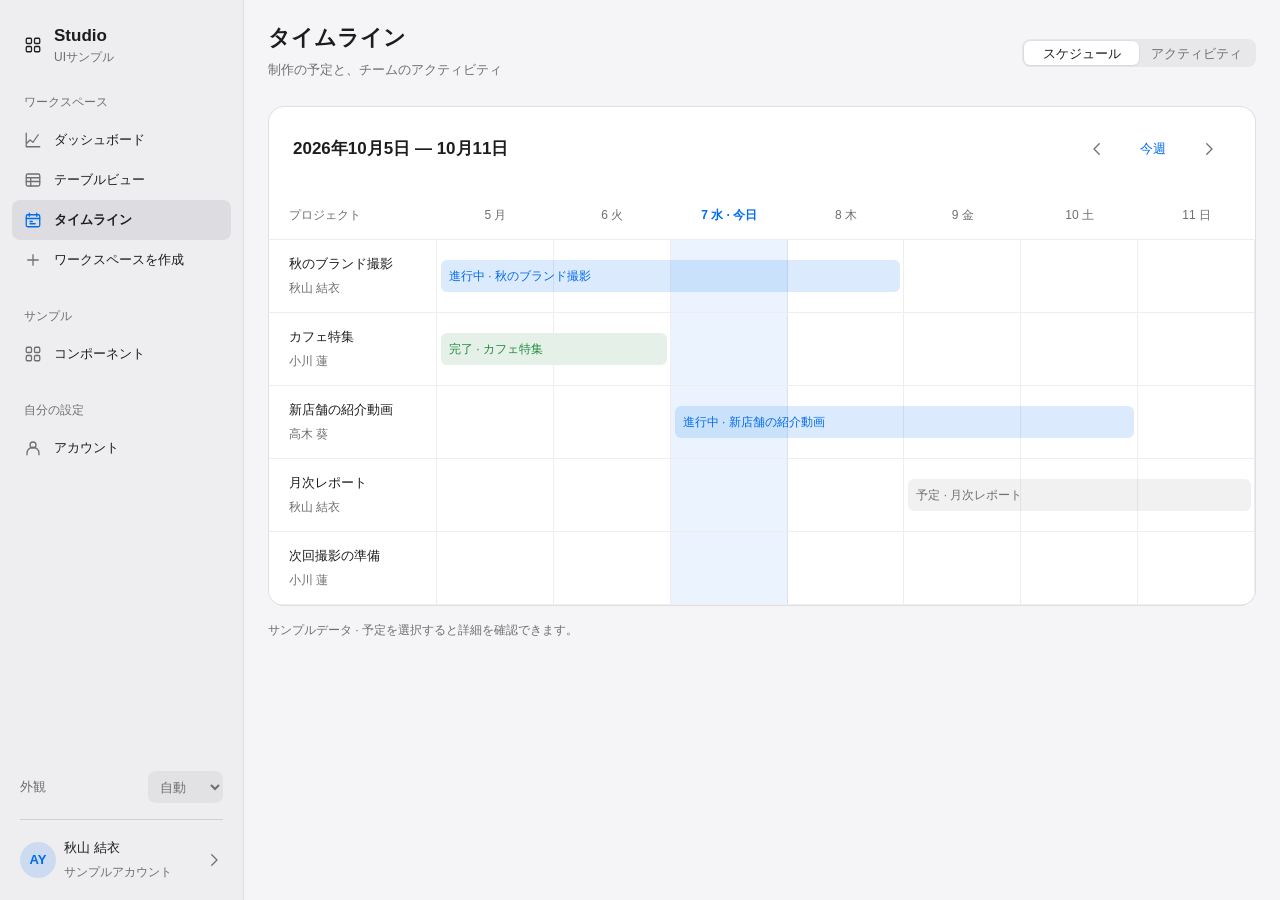
==== site/templates/timeline.html @ 606c4288 "Publish checked HTML samples" ====
<!doctype html>
<html lang="ja"><head><meta charset="utf-8"><meta name="viewport" content="width=device-width, initial-scale=1"><title>タイムライン — Studio</title><link rel="stylesheet" href="../styles/tokens.css"><link rel="stylesheet" href="../styles/primitives.css"><link rel="stylesheet" href="../styles/samples.css"></head>
<body data-page="timeline"><main class="app-page">
  <header class="app-header"><div><h1 class="ui-heading">タイムライン</h1><p class="ui-description">制作の予定と、チームのアクティビティ</p></div><div class="app-segments" id="timeline-view" role="radiogroup" aria-label="タイムラインの表示"><button type="button" role="radio" aria-checked="true" data-value="schedule">スケジュール</button><button type="button" role="radio" aria-checked="false" data-value="activity">アクティビティ</button></div></header>
  <section class="app-panel" id="schedule"><header class="app-panel-heading"><h2 id="week-label">10月5日 — 11日</h2><div class="app-toolbar"><button class="app-icon-button" id="prev-week" type="button" aria-label="前の週"></button><button class="ui-button" data-variant="tertiary" data-density="compact" id="this-week" type="button">今週</button><button class="app-icon-button" id="next-week" type="button" aria-label="次の週"></button></div></header><div class="app-timeline-scroll" tabindex="0" aria-label="制作スケジュール。横にスクロールできます"><div class="app-timeline" id="timeline-grid"></div></div></section>
  <section class="app-panel" id="activity-panel" hidden><header class="app-panel-heading"><h2>今日 · 10月7日</h2></header><div class="app-panel-body"><ol class="app-activity" id="activity-list"></ol></div></section>
  <p class="app-caption">サンプルデータ · 予定を選択すると詳細を確認できます。</p>
  <dialog class="app-dialog" id="project-dialog" aria-labelledby="project-title"><h2 id="project-title"></h2><div id="project-detail"></div><form method="dialog" class="ui-actions"><button class="ui-button" data-variant="secondary">閉じる</button></form></dialog>
</main><script type="module" src="../samples/timeline.mjs"></script></body></html>
---- site/styles/tokens.css ----
/* 値の唯一の定義元。機能追加では変更せず、共通仕様の変更として扱う。 */
:root {
    color-scheme: light dark;
    --canvas: light-dark(#f5f5f7, #000000);
    --card: light-dark(#ffffff, #1c1c1e);
    --grouped: light-dark(#f2f2f7, #1c1c1e);
    --group: light-dark(#ffffff, #2c2c2e);
    --elevated: light-dark(#ffffff, #3a3a3c);
    --ink: light-dark(#1d1d1f, #f5f5f7);
    --muted-ink: light-dark(#6e6e73, #a1a1a6);
    --subtle-ink: light-dark(#8e8e93, #8e8e93);
    --hairline: light-dark(rgba(0, 0, 0, 0.065), rgba(255, 255, 255, 0.08));
    --separator: light-dark(rgba(0, 0, 0, 0.12), rgba(255, 255, 255, 0.15));
    --fill: light-dark(rgba(118, 118, 128, 0.1), rgba(118, 118, 128, 0.24));
    --fill-hover: light-dark(rgba(0, 0, 0, 0.028), rgba(255, 255, 255, 0.045));
    --header-bg: light-dark(rgba(251, 251, 253, 0.84), rgba(28, 28, 30, 0.84));
    --material: light-dark(rgba(255, 255, 255, 0.88), rgba(44, 44, 46, 0.9));
    --accent: light-dark(oklch(0.55 0.22 255), oklch(0.7 0.17 255));
    --accent-soft: color-mix(in oklch, var(--accent) 14%, transparent);
    --accent-tint: color-mix(in oklch, var(--accent) 8%, transparent);
    --green: light-dark(#248a3d, #30d158);
    --blue: light-dark(#0071e3, #0a84ff);
    --orange: light-dark(#c93400, #ff9f0a);
  --red: light-dark(#d70015, #ff453a);
    --pin-shadow: light-dark(rgba(0, 0, 0, 0.1), rgba(0, 0, 0, 0.55));
    --backdrop: light-dark(rgba(0, 0, 0, 0.16), rgba(0, 0, 0, 0.5));
    --shadow-card: 0 0 0 0.5px light-dark(rgba(0, 0, 0, 0.08), rgba(255, 255, 255, 0.1)), 0 1px 3px light-dark(rgba(0, 0, 0, 0.04), transparent);
    --shadow-pop: 0 0 0 0.5px light-dark(rgba(0, 0, 0, 0.1), rgba(255, 255, 255, 0.12)), 0 10px 32px light-dark(rgba(0, 0, 0, 0.12), rgba(0, 0, 0, 0.5)), 0 2px 6px light-dark(rgba(0, 0, 0, 0.04), rgba(0, 0, 0, 0.3));
    --shadow-sheet: 0 0 0 0.5px light-dark(rgba(0, 0, 0, 0.08), rgba(255, 255, 255, 0.1)), 0 24px 64px light-dark(rgba(0, 0, 0, 0.18), rgba(0, 0, 0, 0.6));
    --ease-sheet: cubic-bezier(0.32, 0.72, 0, 1);
  --page-gutter: 24px;
  --page-gap: 16px;
  --radius-sm: 6px;
  --radius-md: 8px;
  --radius-lg: 12px;
  --radius-xl: 16px;
  --radius-full: 999px;
  --font: -apple-system, BlinkMacSystemFont, "SF Pro Text", "Hiragino Sans", "Noto Sans JP", Inter, sans-serif;
  /* 新規共通部品の固定スケールと役割 */
  --space-1: 2px;
  --space-2: 4px;
  --space-3: 6px;
  --space-4: 8px;
  --space-5: 12px;
  --space-6: 16px;
  --space-7: 20px;
  --space-8: 24px;
  --space-9: 32px;
  --space-10: 48px;
  --page-gutter-small: var(--space-6);
  --group-gap: var(--space-8);
  --field-gap: var(--space-6);
  --label-gap: var(--space-3);
  --control-compact: 28px;
  --control-regular: 44px;
  --input-compact: 32px;
  --input-regular: 44px;
  --table-header-height: 38px;
  --table-row-height: 46px;
  --text-title: 1.375rem;
  --text-heading: 1.0625rem;
  --text-body: .9375rem;
  --text-compact: .8125rem;
  --text-caption: .75rem;
  --line-title: 1.75rem;
  --line-body: 1.5rem;
  --line-caption: 1.125rem;
  --weight-regular: 400;
  --weight-medium: 500;
  --weight-semibold: 600;
  --weight-bold: 700;
  --on-accent: #ffffff;
  --action-accent: light-dark(#005ac1, #005ac1);
  --danger-soft: color-mix(in srgb, var(--red) 8%, var(--card));
  --border-width: 1px;
  --focus-width: 2px;
  --focus-offset: 2px;
  --form-max-width: 640px;
  --action-min-width: 11rem;
  --motion-fast: 150ms;
  --motion-menu: 180ms;
  --motion-control: 280ms;
  --motion-sheet: 450ms;
  --motion-reduced: 0.01ms;
  --ease-standard: cubic-bezier(.2, 0, 0, 1);
  /* サンプル全体で共有するアプリ骨格と表示 */
  --sidebar-width: 244px;
  --sidebar-bg: light-dark(#eeeef0, #161618);
  --nav-selected: light-dark(#dddde1, #303034);
  --nav-row-height: 40px;
  --mobile-bar-height: 56px;
  --content-max-width: 1280px;
  --icon-size: 18px;
  --avatar-size: 36px;
  --avatar-large: 72px;
  --metric-size: 2rem;
  --metric-line: 2.5rem;
  --timeline-label-width: 168px;
  --timeline-min-width: 840px;
  --timeline-row-height: 72px;
  --timeline-bar-height: 32px;
  --chart-height: 240px;
  --stroke-chart: 2.5px;
  --toast-max-width: 480px;
  --toast-timeout: 4000ms;
  --layer-sidebar: 40;
  --layer-toast: 200;
  --series-revenue: var(--blue);
  --series-profit: var(--green);
  --brand-instagram: #b5245b;
  --brand-youtube: #cc001f;
  --status-size: 6px;
  --skeleton-fill: var(--fill);
  --disabled-opacity: .55;
  --segment-button-height: 24px;
  --segment-text-size: .78125rem;
  --line-segment: 1;
  --material-blur: 24px;
  --header-blur: 20px;
  --success-soft: color-mix(in srgb, var(--green) 12%, var(--card));
  --settings-max-width: 840px;
  --layer-nav-backdrop: 39;
}
  :root[data-theme="light"] { color-scheme: light; }
  :root[data-theme="dark"] { color-scheme: dark; }
---- site/styles/primitives.css ----
/* Webフォームの共通実装例。ページから内部スタイルを上書きしない。 */
* { box-sizing: border-box; }
body { margin: 0; background: var(--canvas); color: var(--ink); font-family: var(--font); font-size: var(--text-body); line-height: var(--line-body); }
button, input, textarea, select { font: inherit; color: inherit; }
[hidden] { display: none !important; }
.ui-button { text-decoration: none; font-family: inherit; }
.ui-page { width: 100%; max-width: var(--form-max-width); margin: 0 auto; padding: var(--page-gutter); }
.ui-stack { display: grid; gap: var(--group-gap); }
.ui-heading { margin: 0; font-size: var(--text-title); line-height: var(--line-title); font-weight: var(--weight-bold); }
.ui-description { margin: var(--label-gap) 0 0; color: var(--muted-ink); }
.ui-group { padding: var(--group-gap); border: var(--border-width) solid var(--separator); border-radius: var(--radius-xl); background: var(--card); }
.ui-section-heading { margin: 0 0 var(--field-gap); font-size: var(--text-heading); font-weight: var(--weight-semibold); }
.ui-fields { display: grid; gap: var(--field-gap); }
.ui-field { display: grid; gap: var(--label-gap); }
.ui-label { font-weight: var(--weight-medium); }
.ui-help { margin: 0; color: var(--muted-ink); font-size: var(--text-compact); }
.ui-input { width: 100%; min-width: 0; min-height: var(--input-regular); padding: var(--space-4) var(--space-5); border: var(--border-width) solid transparent; border-radius: var(--radius-md); background: var(--fill); }
.ui-input:focus-visible { outline: var(--focus-width) solid var(--accent); outline-offset: var(--focus-offset); }
.ui-input[aria-invalid="true"] { border-color: var(--red); }
.ui-error { margin: 0; color: var(--red); font-size: var(--text-compact); }
.ui-actions { display: flex; flex-wrap: wrap; gap: var(--space-5); align-items: center; }
.ui-actions .ui-button { min-width: var(--action-min-width); }
.ui-button { display: inline-flex; align-items: center; justify-content: center; gap: var(--space-4); min-height: var(--control-regular); padding: var(--space-4) var(--space-6); border: var(--border-width) solid transparent; border-radius: var(--radius-md); background: var(--fill); color: var(--ink); font-weight: var(--weight-medium); cursor: pointer; transition: opacity var(--motion-fast) var(--ease-standard); }
.ui-button[data-variant="primary"] { background: var(--action-accent); color: var(--on-accent); }
.ui-button[data-variant="tertiary"] { background: transparent; color: var(--accent); }
.ui-button[data-variant="destructive"] { background: var(--danger-soft); color: var(--red); }
.ui-button[data-density="compact"] { min-height: var(--control-compact); padding: 0 var(--space-5); font-size: var(--text-compact); }
.ui-button:focus-visible { outline: var(--focus-width) solid var(--accent); outline-offset: var(--focus-offset); }
.ui-button:disabled { cursor: default; opacity: var(--disabled-opacity); }
.ui-feedback { margin: 0; color: var(--muted-ink); }
.ui-feedback[data-state="error"] { color: var(--red); }
.ui-demo-controls { display: flex; flex-wrap: wrap; gap: var(--space-5); padding-top: var(--group-gap); border-top: var(--border-width) solid var(--separator); }
.ui-demo-controls label { display: grid; gap: var(--label-gap); flex: 1; }
@media (max-width: 720px) {
  .ui-page { padding: var(--page-gutter-small); }
  .ui-group { padding: var(--space-6); }
}
@media (any-pointer: coarse) {
  .ui-button[data-density="compact"] { min-height: var(--control-regular); }
}
@media (prefers-reduced-motion: reduce) {
  .ui-button { transition-duration: var(--motion-reduced); }
}
---- site/styles/samples.css ----
/* AppShell、Sidebar、Toastと各画面の共通構造。寸法はtokens.cssから使う。 */
.with-shell { display: grid; grid-template-columns: var(--sidebar-width) minmax(0, 1fr); min-height: 100dvh; }
.app-content { grid-column: 2; min-width: 0; width: 100%; }
.app-page { max-width: var(--content-max-width); padding: var(--page-gutter); margin: 0 auto; }
.app-content.ui-page { max-width: var(--form-max-width); }
.app-content.page { max-width: none; height: 100dvh; }
.app-header { display: flex; flex-wrap: wrap; justify-content: space-between; align-items: center; gap: var(--space-6); margin-bottom: var(--group-gap); }
.app-header .ui-description { font-size: var(--text-compact); }
.app-sidebar { position: sticky; top: 0; height: 100dvh; display: flex; flex-direction: column; min-width: 0; overflow-y: auto; background: var(--sidebar-bg); border-right: var(--border-width) solid var(--hairline); padding: var(--space-6) var(--space-5); }
.app-brand-row { display: flex; align-items: flex-start; justify-content: space-between; }
.app-icon-button.app-nav-close { display: none; }
.app-menu-anchor { position: relative; justify-self: start; }
.app-menu { position: absolute; top: 100%; left: 0; z-index: var(--layer-sidebar); width: max-content; min-width: var(--timeline-label-width); padding: var(--space-2); border: var(--border-width) solid var(--separator); border-radius: var(--radius-lg); background: var(--material); box-shadow: var(--shadow-pop); }
.app-menu :is(button, a) { display: flex; width: 100%; align-items: center; min-height: var(--control-regular); padding: var(--space-4) var(--space-5); text-decoration: none; text-align: left; border: 0; border-radius: var(--radius-md); background: transparent; color: var(--ink); cursor: pointer; }
.app-menu :is(button, a):focus { background: var(--accent); color: var(--on-accent); outline: none; }
.ui-input:disabled { opacity: var(--disabled-opacity); }
.app-brand { display: flex; align-items: center; gap: var(--space-5); padding: var(--space-4) var(--space-5) var(--space-8); text-decoration: none; color: var(--ink); font-size: var(--text-heading); font-weight: var(--weight-semibold); }
.app-brand-caption { display: block; font-size: var(--text-caption); line-height: var(--line-caption); color: var(--muted-ink); font-weight: var(--weight-regular); }
.app-icon { width: var(--icon-size); height: var(--icon-size); flex-shrink: 0; }
.app-nav-group { margin-bottom: var(--space-8); }
.app-nav-group h2 { color: var(--muted-ink); font-size: var(--text-caption); font-weight: var(--weight-medium); margin: 0; padding: 0 var(--space-5) var(--space-3); }
.app-nav-link { display: flex; align-items: center; gap: var(--space-5); min-height: var(--nav-row-height); border-radius: var(--radius-md); padding: var(--space-4) var(--space-5); color: var(--ink); text-decoration: none; font-size: var(--text-compact); line-height: var(--line-caption); }
.app-nav-link:hover { background: var(--fill-hover); }
.app-nav-link[aria-current="page"] { background: var(--nav-selected); font-weight: var(--weight-semibold); }
.app-nav-link .app-icon { color: var(--muted-ink); }
.app-nav-link[aria-current="page"] .app-icon { color: var(--accent); }
.app-sidebar-footer { margin-top: auto; display: grid; gap: var(--space-6); padding: var(--space-6) var(--space-4) 0; }
.app-appearance { display: flex; justify-content: space-between; gap: var(--space-4); align-items: center; color: var(--muted-ink); font-size: var(--text-compact); }
.app-appearance select { min-height: var(--input-compact); max-width: 65%; background: var(--fill); border: 0; border-radius: var(--radius-md); padding: 0 var(--space-4); }
.app-profile-link { display: flex; align-items: center; gap: var(--space-4); border-top: var(--border-width) solid var(--separator); padding-top: var(--space-6); text-decoration: none; color: var(--ink); }
.app-profile-link strong { display: block; font-size: var(--text-compact); font-weight: var(--weight-medium); }
.app-profile-link small { display: block; font-size: var(--text-caption); color: var(--muted-ink); }
.app-profile-link > .app-icon { margin-left: auto; color: var(--muted-ink); }
.app-avatar { display: inline-grid; place-items: center; flex-shrink: 0; width: var(--avatar-size); height: var(--avatar-size); border-radius: var(--radius-full); background: var(--accent-soft); color: var(--accent); font-size: var(--text-compact); font-weight: var(--weight-semibold); }
.app-avatar.is-large { width: var(--avatar-large); height: var(--avatar-large); font-size: var(--text-title); }
.app-skip { position: fixed; top: var(--space-4); left: var(--space-4); z-index: var(--layer-toast); padding: var(--space-4) var(--space-6); background: var(--card); color: var(--ink); border-radius: var(--radius-md); transform: translateY(-200%); }
.app-skip:focus { transform: none; }
.app-mobile-bar, .app-nav-backdrop { display: none; }
.app-icon-button { display: inline-grid; place-items: center; width: var(--control-regular); min-height: var(--control-regular); padding: 0; background: transparent; border: 0; border-radius: var(--radius-md); color: var(--muted-ink); cursor: pointer; }
.app-icon-button:hover { background: var(--fill); }
:where(.with-shell) :where(a, button, select, input, summary):focus-visible { outline: var(--focus-width) solid var(--accent); outline-offset: var(--focus-offset); }
/* アイコンを含む検索面でフォーカスを示し、メニューの外へ描画しない。 */
.combo-search { border-radius: var(--radius-lg) var(--radius-lg) 0 0; }
.combo-search:focus-within { outline: var(--focus-width) solid var(--accent); outline-offset: calc(-1 * var(--focus-width)); }
.combo-search .combo-input:focus-visible { outline: none; }
:is(.segmented, .app-segments) { --count: 2; --index: -1; position: relative; isolation: isolate; display: inline-grid; grid-auto-flow: column; grid-auto-columns: 1fr; padding: var(--space-1); border-radius: var(--radius-md); background: var(--fill); }
:is(.segmented, .app-segments).is-block { display: grid; width: 100%; }
:is(.segmented, .app-segments)::before { content: ""; position: absolute; z-index: -1; top: var(--space-1); bottom: var(--space-1); left: var(--space-1); width: calc((100% - var(--space-2)) / var(--count)); border-radius: var(--radius-sm); background: var(--elevated); box-shadow: var(--shadow-card); transform: translateX(calc(100% * var(--index))); transition: transform var(--motion-control) var(--ease-sheet), opacity var(--motion-fast); }
:is(.segmented, .app-segments):not(:has([aria-checked="true"]))::before { opacity: 0; }
:is(.segmented, .app-segments) button { display: grid; place-items: center; min-width: 0; min-height: var(--segment-button-height); padding: var(--space-1) var(--space-5) 0; border: 0; border-radius: var(--radius-sm); background: transparent; color: var(--muted-ink); font-size: var(--segment-text-size); line-height: var(--line-segment); font-weight: var(--weight-medium); white-space: nowrap; cursor: pointer; }
:is(.segmented, .app-segments) button[aria-checked="true"] { color: var(--ink); }
.app-toolbar { display: flex; flex-wrap: wrap; align-items: center; gap: var(--space-4); }
.app-panel { background: var(--card); border: var(--border-width) solid var(--separator); border-radius: var(--radius-xl); overflow: hidden; }
.app-panel-heading { display: flex; justify-content: space-between; align-items: center; flex-wrap: wrap; gap: var(--space-5); padding: var(--space-7) var(--space-8); }
.app-panel-heading h2 { font-size: var(--text-heading); font-weight: var(--weight-semibold); margin: 0; }
.app-panel-body { padding: 0 var(--space-8) var(--space-8); }
.app-dash-grid { display: grid; grid-template-columns: minmax(0, 2fr) minmax(0, 1fr); gap: var(--group-gap); align-items: start; }
.app-dash-wide { grid-column: 1 / -1; }
.app-metrics { display: flex; flex-wrap: wrap; gap: var(--space-9); margin-bottom: var(--space-7); }
.app-metric-label { display: flex; align-items: center; gap: var(--space-3); color: var(--muted-ink); font-size: var(--text-compact); }
.app-dot { display: inline-block; width: var(--status-size); height: var(--status-size); border-radius: var(--radius-full); background: currentColor; }
.app-metric-value { margin: var(--space-2) 0; font-size: var(--metric-size); line-height: var(--metric-line); font-weight: var(--weight-semibold); font-variant-numeric: tabular-nums; }
.app-metric-value small { font-size: var(--text-body); font-weight: var(--weight-medium); }
.app-change[data-direction="down"] { color: var(--red); }
.app-change[data-direction="neutral"] { color: var(--muted-ink); }
.app-change { margin: 0; font-size: var(--text-compact); color: var(--green); }
.app-muted { color: var(--muted-ink); }
.app-caption { font-size: var(--text-caption); color: var(--muted-ink); }
.series-revenue { color: var(--series-revenue); }
.series-profit { color: var(--series-profit); }
.app-chart { display: block; width: 100%; height: auto; min-height: var(--chart-height); overflow: visible; }
.app-chart .grid-line { stroke: var(--hairline); stroke-width: var(--border-width); }
.app-chart .axis-label { fill: var(--muted-ink); font-size: var(--text-caption); }
.app-chart .revenue-line { stroke: var(--series-revenue); stroke-width: var(--stroke-chart); fill: none; }
.app-chart .profit-line { stroke: var(--series-profit); stroke-width: var(--stroke-chart); stroke-dasharray: 5 4; fill: none; }
.app-chart .chart-point { fill: var(--series-revenue); opacity: 0; cursor: pointer; }
.app-chart .chart-point:hover, .app-chart .chart-point:focus { opacity: 1; outline: none; stroke: var(--ink); stroke-width: var(--focus-width); }
.app-chart .chart-point { pointer-events: all; }
.app-table-scroll { overflow-x: auto; }
.app-data-grid { width: 100%; border-collapse: collapse; font-size: var(--text-compact); }
.app-data-grid th, .app-data-grid td { padding: var(--space-5) var(--space-8); text-align: left; border-bottom: var(--border-width) solid var(--hairline); }
.app-data-grid th { font-weight: var(--weight-medium); color: var(--muted-ink); }
.app-data-grid .is-number { text-align: right; font-variant-numeric: tabular-nums; }
.app-data-grid tr:last-child td { border-bottom: 0; }
.app-list { list-style: none; margin: 0; padding: 0; }
.app-list-item { display: flex; align-items: center; justify-content: space-between; gap: var(--space-5); padding: var(--space-5) 0; border-bottom: var(--border-width) solid var(--hairline); }
.app-list-item:last-child { border-bottom: 0; }
.app-list-item strong { display: block; font-size: var(--text-compact); font-weight: var(--weight-medium); }
.app-list-item small { color: var(--muted-ink); font-size: var(--text-caption); }
.app-badge { display: inline-flex; align-items: center; gap: var(--space-3); font-size: var(--text-caption); color: var(--muted-ink); white-space: nowrap; }
.app-badge[data-status="done"] { color: var(--green); }
.app-badge[data-status="active"] { color: var(--accent); }
.app-timeline-scroll { overflow-x: auto; }
.app-timeline { min-width: var(--timeline-min-width); }
.app-timeline-header, .app-timeline-row { display: grid; grid-template-columns: var(--timeline-label-width) repeat(7, minmax(0, 1fr)); }
.app-timeline-header { border-bottom: var(--border-width) solid var(--hairline); }
.app-timeline-header > span { text-align: center; padding: var(--space-5) var(--space-4); font-size: var(--text-caption); color: var(--muted-ink); }
.app-timeline-header > span:first-child { text-align: left; padding-left: var(--space-7); }
.app-timeline-header .is-today { color: var(--accent); font-weight: var(--weight-semibold); }
.app-timeline-row { min-height: var(--timeline-row-height); position: relative; border-bottom: var(--border-width) solid var(--hairline); }
.app-timeline-label { grid-column: 1; grid-row: 1; display: flex; flex-direction: column; justify-content: center; padding: var(--space-5) var(--space-7); border-right: var(--border-width) solid var(--hairline); background: var(--card); position: sticky; left: 0; z-index: 2; }
.app-timeline-label strong { font-size: var(--text-compact); font-weight: var(--weight-medium); }
.app-timeline-label small { color: var(--muted-ink); font-size: var(--text-caption); }
.app-timeline-track { grid-column: 2 / -1; grid-row: 1; display: grid; grid-template-columns: repeat(7, minmax(0, 1fr)); align-items: center; }
.app-timeline-track > span { grid-row: 1; height: 100%; border-right: var(--border-width) solid var(--hairline); }
.app-timeline-track > span.is-today { background: var(--accent-tint); }
.app-timeline-bar { z-index: 1; grid-row: 1; margin: 0 var(--space-2); min-height: var(--timeline-bar-height); padding: var(--space-2) var(--space-4); text-align: left; border: 0; border-radius: var(--radius-sm); background: var(--accent-soft); color: var(--accent); font-size: var(--text-caption); white-space: nowrap; overflow: hidden; text-overflow: ellipsis; cursor: pointer; }
.app-timeline-bar[data-status="done"] { background: var(--success-soft); color: var(--green); }
.app-timeline-bar[data-status="planned"] { background: var(--fill); color: var(--muted-ink); }
.app-activity { margin: 0; padding: 0; list-style: none; }
.app-activity li { display: flex; gap: var(--space-6); padding: var(--space-6) 0; border-bottom: var(--border-width) solid var(--hairline); }
.app-activity p { margin: 0; font-size: var(--text-compact); }
.app-profile-header { display: flex; align-items: center; gap: var(--space-7); }
.app-profile-header h2 { font-size: var(--text-title); margin: 0; }
.app-profile-header p { margin: var(--space-2) 0 0; color: var(--muted-ink); font-size: var(--text-compact); }
.app-settings-row { display: flex; justify-content: space-between; align-items: center; gap: var(--space-6); padding: var(--space-6) 0; border-bottom: var(--border-width) solid var(--hairline); }
.app-settings-row:last-child { border-bottom: 0; }
.app-settings-row strong { display: block; font-weight: var(--weight-medium); font-size: var(--text-compact); }
.app-settings-row p { margin: var(--space-2) 0 0; font-size: var(--text-caption); color: var(--muted-ink); }
.app-switch-target { display: inline-grid; place-items: center; min-width: var(--control-regular); min-height: var(--control-regular); }
.app-switch { width: var(--icon-size); min-height: var(--icon-size); accent-color: var(--accent); cursor: pointer; }
.app-example-grid { display: grid; grid-template-columns: repeat(2, minmax(0, 1fr)); gap: var(--group-gap); }
.app-example-grid .ui-group { min-width: 0; }
.app-example { display: flex; flex-wrap: wrap; gap: var(--space-5); align-items: center; }
.app-example label { display: grid; gap: var(--label-gap); width: 100%; }
.app-example + .ui-help { margin-top: var(--space-6); }
.app-toast { position: fixed; bottom: var(--space-8); left: 50%; transform: translateX(-50%); z-index: var(--layer-toast); display: flex; align-items: center; gap: var(--space-5); width: max-content; max-width: min(var(--toast-max-width), calc(100vw - var(--space-9))); padding: var(--space-4) var(--space-5) var(--space-4) var(--space-6); border: var(--border-width) solid var(--separator); border-radius: var(--radius-lg); background: var(--material); backdrop-filter: blur(var(--material-blur)); box-shadow: var(--shadow-pop); animation: app-toast-in var(--motion-menu) var(--ease-standard); }
.app-toast > .app-icon { color: var(--green); }
.app-toast[data-kind="error"] > .app-icon { color: var(--red); }
.app-toast-message { font-size: var(--text-compact); line-height: var(--line-caption); }
.app-toast-action { min-height: var(--control-regular); padding: 0 var(--space-4); border: 0; background: transparent; border-radius: var(--radius-md); color: var(--accent); font-size: var(--text-compact); cursor: pointer; white-space: nowrap; }
.app-toast .app-icon-button { width: var(--input-compact); flex-shrink: 0; }
@keyframes app-toast-in { from { opacity: 0; transform: translate(-50%, var(--space-4)); } to { opacity: 1; transform: translate(-50%, 0); } }
.app-dialog { width: min(var(--toast-max-width), calc(100vw - var(--space-9))); margin: auto; padding: var(--space-8); color: var(--ink); background: var(--grouped); border: var(--border-width) solid var(--separator); border-radius: var(--radius-xl); box-shadow: var(--shadow-sheet); }
.app-dialog::backdrop { background: var(--backdrop); }
.app-dialog h2 { font-size: var(--text-heading); margin: 0 0 var(--space-5); }
.app-dialog p { font-size: var(--text-compact); }
.app-dialog .ui-actions { margin-top: var(--space-7); }
.app-empty { padding: var(--space-10) var(--space-8); text-align: center; }
.app-empty h2 { margin: 0 0 var(--space-4); font-size: var(--text-heading); }
.app-empty p { margin: 0 0 var(--space-6); color: var(--muted-ink); font-size: var(--text-compact); }
.app-skeleton { height: var(--chart-height); border-radius: var(--radius-lg); background: var(--skeleton-fill); }
.app-state-controls { margin-top: var(--group-gap); color: var(--muted-ink); font-size: var(--text-caption); }
.app-state-controls summary { cursor: pointer; }
.app-state-controls .app-toolbar { margin-top: var(--space-5); }
.with-shell .preview-theme { display: none; }
@media (max-width: 1100px) { .app-dash-grid { grid-template-columns: minmax(0, 1fr); } }
@media (max-width: 720px) {
  .with-shell { display: block; }
  .app-icon-button.app-nav-close { display: inline-grid; }
  .app-content { padding: var(--page-gutter-small); }
  .app-content.page { height: calc(100dvh - var(--mobile-bar-height)); }
  .app-mobile-bar { display: flex; justify-content: space-between; align-items: center; position: sticky; top: 0; z-index: var(--layer-sidebar); height: var(--mobile-bar-height); padding: 0 var(--space-5); border-bottom: var(--border-width) solid var(--hairline); background: var(--material); backdrop-filter: blur(var(--header-blur)); font-weight: var(--weight-semibold); }
  .app-sidebar { position: fixed; left: 0; top: 0; z-index: var(--layer-sidebar); width: var(--sidebar-width); transform: translateX(-100%); visibility: hidden; transition: transform var(--motion-control) var(--ease-standard); }
  .nav-open { overflow: hidden; }
  .nav-open .app-sidebar { transform: none; visibility: visible; }
  .app-nav-backdrop:not([hidden]) { display: block; position: fixed; inset: 0; z-index: var(--layer-nav-backdrop); width: 100%; height: 100%; border: 0; background: var(--backdrop); }
  .app-header { align-items: flex-start; }
  .app-example-grid { grid-template-columns: minmax(0, 1fr); }
  .app-panel-heading { padding: var(--space-6); }
  .app-panel-body { padding: 0 var(--space-6) var(--space-6); }
  .app-metrics { gap: var(--space-6); }
  .app-metric-value { font-size: var(--text-title); line-height: var(--line-title); }
  .app-data-grid th, .app-data-grid td { padding: var(--space-5) var(--space-6); white-space: nowrap; }
  :is(.segmented, .app-segments) button { min-height: var(--control-regular); }
}
@media (prefers-reduced-motion: reduce) { .app-sidebar, :is(.segmented, .app-segments)::before { transition: none; } .app-toast { animation: none; } }
@supports not (backdrop-filter: blur(1px)) { .app-toast, .app-mobile-bar { background: var(--elevated); } }

.app-panel.ui-stack { padding: var(--space-8); }
.app-account { max-width: var(--settings-max-width); }
.app-settings-row .ui-input { max-width: 40%; width: auto; }
.app-toast .app-icon-button { width: var(--control-regular); }
@media (max-width: 720px) { .app-panel.ui-stack { padding: var(--space-6); } }
@media (any-pointer: coarse) { .app-timeline-bar, .app-nav-link, .app-appearance select, :is(.segmented, .app-segments) button { min-height: var(--control-regular); } }
@media (any-pointer: coarse) { body[data-page="table"] :is(.page-header, .page-actions) { height: auto; min-height: var(--control-regular); } }

.app-sr-only { position: absolute; width: var(--border-width); height: var(--border-width); padding: 0; margin: 0; overflow: hidden; clip-path: inset(50%); white-space: nowrap; }

.app-panel:has(.app-menu-anchor) { overflow: visible; }
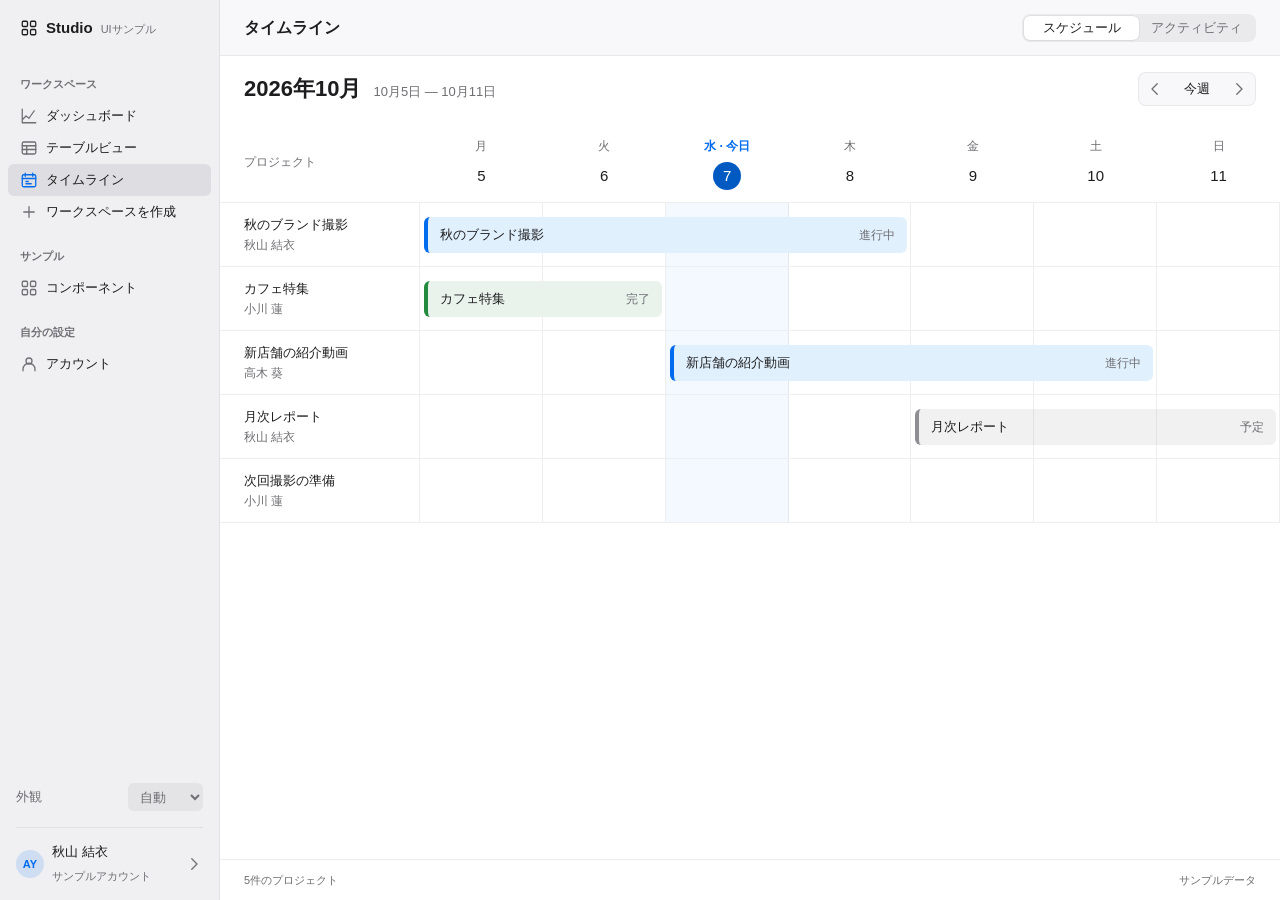
==== commit 6986a410: "Publish checked HTML samples" ====
--- a/site/templates/timeline.html
+++ b/site/templates/timeline.html
@@ -1,9 +1,48 @@
 <!doctype html>
-<html lang="ja"><head><meta charset="utf-8"><meta name="viewport" content="width=device-width, initial-scale=1"><title>タイムライン — Studio</title><link rel="stylesheet" href="../styles/tokens.css"><link rel="stylesheet" href="../styles/primitives.css"><link rel="stylesheet" href="../styles/samples.css"></head>
-<body data-page="timeline"><main class="app-page">
-  <header class="app-header"><div><h1 class="ui-heading">タイムライン</h1><p class="ui-description">制作の予定と、チームのアクティビティ</p></div><div class="app-segments" id="timeline-view" role="radiogroup" aria-label="タイムラインの表示"><button type="button" role="radio" aria-checked="true" data-value="schedule">スケジュール</button><button type="button" role="radio" aria-checked="false" data-value="activity">アクティビティ</button></div></header>
-  <section class="app-panel" id="schedule"><header class="app-panel-heading"><h2 id="week-label">10月5日 — 11日</h2><div class="app-toolbar"><button class="app-icon-button" id="prev-week" type="button" aria-label="前の週"></button><button class="ui-button" data-variant="tertiary" data-density="compact" id="this-week" type="button">今週</button><button class="app-icon-button" id="next-week" type="button" aria-label="次の週"></button></div></header><div class="app-timeline-scroll" tabindex="0" aria-label="制作スケジュール。横にスクロールできます"><div class="app-timeline" id="timeline-grid"></div></div></section>
-  <section class="app-panel" id="activity-panel" hidden><header class="app-panel-heading"><h2>今日 · 10月7日</h2></header><div class="app-panel-body"><ol class="app-activity" id="activity-list"></ol></div></section>
-  <p class="app-caption">サンプルデータ · 予定を選択すると詳細を確認できます。</p>
-  <dialog class="app-dialog" id="project-dialog" aria-labelledby="project-title"><h2 id="project-title"></h2><div id="project-detail"></div><form method="dialog" class="ui-actions"><button class="ui-button" data-variant="secondary">閉じる</button></form></dialog>
-</main><script type="module" src="../samples/timeline.mjs"></script></body></html>
+<html lang="ja">
+<head>
+  <meta charset="utf-8">
+  <meta name="viewport" content="width=device-width, initial-scale=1">
+  <title>タイムライン — Studio</title>
+  <link rel="stylesheet" href="../styles/tokens.css">
+  <link rel="stylesheet" href="../styles/primitives.css">
+  <link rel="stylesheet" href="../styles/samples.css">
+</head>
+<body data-page="timeline">
+  <main class="app-page app-workspace">
+    <header class="app-header">
+      <h1 class="ui-heading">タイムライン</h1>
+      <div class="app-segments" id="timeline-view" role="radiogroup" aria-label="タイムラインの表示">
+        <button type="button" role="radio" aria-checked="true" data-value="schedule">スケジュール</button>
+        <button type="button" role="radio" aria-checked="false" data-value="activity">アクティビティ</button>
+      </div>
+    </header>
+    <section id="schedule" aria-labelledby="period-label">
+      <header class="app-contextbar">
+        <div class="app-period-heading">
+          <h2 id="period-label">2026年10月</h2>
+          <p id="week-label" aria-live="polite">10月5日 — 11日</p>
+        </div>
+        <div class="app-control-group" role="group" aria-label="表示する週">
+          <button class="app-icon-button" id="prev-week" type="button" aria-label="前の週"></button>
+          <button class="ui-button" data-variant="secondary" data-density="compact" id="this-week" type="button">今週</button>
+          <button class="app-icon-button" id="next-week" type="button" aria-label="次の週"></button>
+        </div>
+      </header>
+      <div class="app-timeline-scroll" tabindex="0" aria-label="制作スケジュール。横にスクロールできます">
+        <div class="app-timeline" id="timeline-grid"></div>
+      </div>
+    </section>
+    <section id="activity-panel" aria-labelledby="activity-heading" hidden>
+      <header class="app-contextbar"><div class="app-period-heading"><h2 id="activity-heading">今日のアクティビティ</h2><p>10月7日</p></div></header>
+      <div class="app-workspace-body"><ol class="app-activity" id="activity-list"></ol></div>
+    </section>
+    <footer class="app-statusbar"><span id="timeline-summary"></span><span>サンプルデータ</span></footer>
+    <dialog class="app-dialog" id="project-dialog" aria-labelledby="project-title">
+      <h2 id="project-title"></h2><div id="project-detail"></div>
+      <form method="dialog" class="ui-actions"><button class="ui-button" data-variant="secondary">閉じる</button></form>
+    </dialog>
+  </main>
+  <script type="module" src="../samples/timeline.mjs"></script>
+</body>
+</html>
--- a/site/styles/tokens.css
+++ b/site/styles/tokens.css
@@ -84,10 +84,19 @@
   --motion-reduced: 0.01ms;
   --ease-standard: cubic-bezier(.2, 0, 0, 1);
   /* サンプル全体で共有するアプリ骨格と表示 */
-  --sidebar-width: 244px;
-  --sidebar-bg: light-dark(#eeeef0, #161618);
-  --nav-selected: light-dark(#dddde1, #303034);
-  --nav-row-height: 40px;
+  --sidebar-width: 220px;
+  --sidebar-bg: light-dark(#f0f0f2, #242426);
+  --nav-selected: light-dark(#dedee2, #3b3b3e);
+  --nav-row-height: 32px;
+  --nav-label-size: .6875rem;
+  --sidebar-avatar-size: 28px;
+  --workspace-bg: light-dark(#ffffff, #1e1e20);
+  --workspace-header-bg: light-dark(rgba(248, 248, 250, .94), rgba(40, 40, 42, .94));
+  --workspace-header-height: 56px;
+  --workspace-title-size: 1rem;
+  --workspace-title-line: 1.375rem;
+  --workspace-period-size: 1.375rem;
+  --workspace-content-width: 720px;
   --mobile-bar-height: 56px;
   --content-max-width: 1280px;
   --icon-size: 18px;
@@ -95,10 +104,16 @@
   --avatar-large: 72px;
   --metric-size: 2rem;
   --metric-line: 2.5rem;
-  --timeline-label-width: 168px;
+  --timeline-label-width: 200px;
   --timeline-min-width: 840px;
-  --timeline-row-height: 72px;
-  --timeline-bar-height: 32px;
+  --timeline-row-height: 64px;
+  --timeline-bar-height: 36px;
+  --timeline-date-size: 28px;
+  --timeline-day-text: .9375rem;
+  --timeline-today: color-mix(in srgb, var(--accent) 4%, var(--workspace-bg));
+  --timeline-event-fill: color-mix(in srgb, var(--accent) 10%, var(--workspace-bg));
+  --timeline-event-done: color-mix(in srgb, var(--green) 10%, var(--workspace-bg));
+  --event-hover-brightness: .96;
   --chart-height: 240px;
   --stroke-chart: 2.5px;
   --toast-max-width: 480px;
--- a/site/styles/primitives.css
+++ b/site/styles/primitives.css
@@ -6,9 +6,9 @@
 .ui-button { text-decoration: none; font-family: inherit; }
 .ui-page { width: 100%; max-width: var(--form-max-width); margin: 0 auto; padding: var(--page-gutter); }
 .ui-stack { display: grid; gap: var(--group-gap); }
-.ui-heading { margin: 0; font-size: var(--text-title); line-height: var(--line-title); font-weight: var(--weight-bold); }
+.ui-heading { margin: 0; font-size: var(--text-title); line-height: var(--line-title); font-weight: var(--weight-semibold); }
 .ui-description { margin: var(--label-gap) 0 0; color: var(--muted-ink); }
-.ui-group { padding: var(--group-gap); border: var(--border-width) solid var(--separator); border-radius: var(--radius-xl); background: var(--card); }
+.ui-group { padding: var(--group-gap); border: var(--border-width) solid var(--hairline); border-radius: var(--radius-xl); background: var(--card); }
 .ui-section-heading { margin: 0 0 var(--field-gap); font-size: var(--text-heading); font-weight: var(--weight-semibold); }
 .ui-fields { display: grid; gap: var(--field-gap); }
 .ui-field { display: grid; gap: var(--label-gap); }
--- a/site/styles/samples.css
+++ b/site/styles/samples.css
@@ -6,7 +6,7 @@
 .app-content.page { max-width: none; height: 100dvh; }
 .app-header { display: flex; flex-wrap: wrap; justify-content: space-between; align-items: center; gap: var(--space-6); margin-bottom: var(--group-gap); }
 .app-header .ui-description { font-size: var(--text-compact); }
-.app-sidebar { position: sticky; top: 0; height: 100dvh; display: flex; flex-direction: column; min-width: 0; overflow-y: auto; background: var(--sidebar-bg); border-right: var(--border-width) solid var(--hairline); padding: var(--space-6) var(--space-5); }
+.app-sidebar { position: sticky; top: 0; height: 100dvh; display: flex; flex-direction: column; min-width: 0; overflow-y: auto; background: var(--sidebar-bg); border-right: var(--border-width) solid var(--hairline); padding: 0 var(--space-4) var(--space-5); }
 .app-brand-row { display: flex; align-items: flex-start; justify-content: space-between; }
 .app-icon-button.app-nav-close { display: none; }
 .app-menu-anchor { position: relative; justify-self: start; }
@@ -14,22 +14,23 @@
 .app-menu :is(button, a) { display: flex; width: 100%; align-items: center; min-height: var(--control-regular); padding: var(--space-4) var(--space-5); text-decoration: none; text-align: left; border: 0; border-radius: var(--radius-md); background: transparent; color: var(--ink); cursor: pointer; }
 .app-menu :is(button, a):focus { background: var(--accent); color: var(--on-accent); outline: none; }
 .ui-input:disabled { opacity: var(--disabled-opacity); }
-.app-brand { display: flex; align-items: center; gap: var(--space-5); padding: var(--space-4) var(--space-5) var(--space-8); text-decoration: none; color: var(--ink); font-size: var(--text-heading); font-weight: var(--weight-semibold); }
-.app-brand-caption { display: block; font-size: var(--text-caption); line-height: var(--line-caption); color: var(--muted-ink); font-weight: var(--weight-regular); }
+.app-brand { display: flex; align-items: center; gap: var(--space-4); min-height: var(--workspace-header-height); margin-bottom: var(--space-6); padding: 0 var(--space-5); text-decoration: none; color: var(--ink); font-size: var(--text-body); font-weight: var(--weight-semibold); }
+.app-brand-caption { margin-left: var(--space-4); font-size: var(--nav-label-size); color: var(--muted-ink); font-weight: var(--weight-regular); }
 .app-icon { width: var(--icon-size); height: var(--icon-size); flex-shrink: 0; }
-.app-nav-group { margin-bottom: var(--space-8); }
-.app-nav-group h2 { color: var(--muted-ink); font-size: var(--text-caption); font-weight: var(--weight-medium); margin: 0; padding: 0 var(--space-5) var(--space-3); }
-.app-nav-link { display: flex; align-items: center; gap: var(--space-5); min-height: var(--nav-row-height); border-radius: var(--radius-md); padding: var(--space-4) var(--space-5); color: var(--ink); text-decoration: none; font-size: var(--text-compact); line-height: var(--line-caption); }
+.app-nav-group { margin-bottom: var(--space-6); }
+.app-nav-group h2 { color: var(--muted-ink); font-size: var(--nav-label-size); font-weight: var(--weight-semibold); margin: 0; padding: 0 var(--space-5) var(--space-2); }
+.app-nav-link { display: flex; align-items: center; gap: var(--space-4); min-height: var(--nav-row-height); border-radius: var(--radius-sm); padding: var(--space-3) var(--space-5); color: var(--ink); text-decoration: none; font-size: var(--text-compact); line-height: var(--line-caption); }
 .app-nav-link:hover { background: var(--fill-hover); }
-.app-nav-link[aria-current="page"] { background: var(--nav-selected); font-weight: var(--weight-semibold); }
+.app-nav-link[aria-current="page"] { background: var(--nav-selected); font-weight: var(--weight-medium); }
 .app-nav-link .app-icon { color: var(--muted-ink); }
 .app-nav-link[aria-current="page"] .app-icon { color: var(--accent); }
 .app-sidebar-footer { margin-top: auto; display: grid; gap: var(--space-6); padding: var(--space-6) var(--space-4) 0; }
 .app-appearance { display: flex; justify-content: space-between; gap: var(--space-4); align-items: center; color: var(--muted-ink); font-size: var(--text-compact); }
-.app-appearance select { min-height: var(--input-compact); max-width: 65%; background: var(--fill); border: 0; border-radius: var(--radius-md); padding: 0 var(--space-4); }
-.app-profile-link { display: flex; align-items: center; gap: var(--space-4); border-top: var(--border-width) solid var(--separator); padding-top: var(--space-6); text-decoration: none; color: var(--ink); }
+.app-appearance select { min-height: var(--control-compact); max-width: 65%; background: var(--fill); border: 0; border-radius: var(--radius-sm); padding: 0 var(--space-4); }
+.app-profile-link { display: flex; align-items: center; gap: var(--space-4); border-top: var(--border-width) solid var(--hairline); padding-top: var(--space-5); text-decoration: none; color: var(--ink); }
+.app-profile-link .app-avatar { width: var(--sidebar-avatar-size); height: var(--sidebar-avatar-size); font-size: var(--nav-label-size); }
 .app-profile-link strong { display: block; font-size: var(--text-compact); font-weight: var(--weight-medium); }
-.app-profile-link small { display: block; font-size: var(--text-caption); color: var(--muted-ink); }
+.app-profile-link small { display: block; font-size: var(--nav-label-size); color: var(--muted-ink); }
 .app-profile-link > .app-icon { margin-left: auto; color: var(--muted-ink); }
 .app-avatar { display: inline-grid; place-items: center; flex-shrink: 0; width: var(--avatar-size); height: var(--avatar-size); border-radius: var(--radius-full); background: var(--accent-soft); color: var(--accent); font-size: var(--text-compact); font-weight: var(--weight-semibold); }
 .app-avatar.is-large { width: var(--avatar-large); height: var(--avatar-large); font-size: var(--text-title); }
@@ -50,7 +51,7 @@
 :is(.segmented, .app-segments) button { display: grid; place-items: center; min-width: 0; min-height: var(--segment-button-height); padding: var(--space-1) var(--space-5) 0; border: 0; border-radius: var(--radius-sm); background: transparent; color: var(--muted-ink); font-size: var(--segment-text-size); line-height: var(--line-segment); font-weight: var(--weight-medium); white-space: nowrap; cursor: pointer; }
 :is(.segmented, .app-segments) button[aria-checked="true"] { color: var(--ink); }
 .app-toolbar { display: flex; flex-wrap: wrap; align-items: center; gap: var(--space-4); }
-.app-panel { background: var(--card); border: var(--border-width) solid var(--separator); border-radius: var(--radius-xl); overflow: hidden; }
+.app-panel { background: var(--card); border: var(--border-width) solid var(--hairline); border-radius: var(--radius-xl); overflow: hidden; }
 .app-panel-heading { display: flex; justify-content: space-between; align-items: center; flex-wrap: wrap; gap: var(--space-5); padding: var(--space-7) var(--space-8); }
 .app-panel-heading h2 { font-size: var(--text-heading); font-weight: var(--weight-semibold); margin: 0; }
 .app-panel-body { padding: 0 var(--space-8) var(--space-8); }
@@ -94,19 +95,38 @@
 .app-timeline { min-width: var(--timeline-min-width); }
 .app-timeline-header, .app-timeline-row { display: grid; grid-template-columns: var(--timeline-label-width) repeat(7, minmax(0, 1fr)); }
 .app-timeline-header { border-bottom: var(--border-width) solid var(--hairline); }
-.app-timeline-header > span { text-align: center; padding: var(--space-5) var(--space-4); font-size: var(--text-caption); color: var(--muted-ink); }
-.app-timeline-header > span:first-child { text-align: left; padding-left: var(--space-7); }
+.app-timeline-header > span { display: flex; flex-direction: column; justify-content: center; align-items: center; gap: var(--space-2); padding: var(--space-5) var(--space-4); font-size: var(--text-caption); color: var(--muted-ink); }
+.app-timeline-header > span:first-child { align-items: flex-start; padding-left: var(--page-gutter); position: sticky; left: 0; z-index: 2; background: var(--workspace-bg); }
 .app-timeline-header .is-today { color: var(--accent); font-weight: var(--weight-semibold); }
+.app-timeline-date { display: inline-grid; place-items: center; width: var(--timeline-date-size); height: var(--timeline-date-size); color: var(--ink); font-size: var(--timeline-day-text); font-weight: var(--weight-medium); border-radius: var(--radius-full); }
+.is-today .app-timeline-date { color: var(--on-accent); background: var(--action-accent); }
 .app-timeline-row { min-height: var(--timeline-row-height); position: relative; border-bottom: var(--border-width) solid var(--hairline); }
-.app-timeline-label { grid-column: 1; grid-row: 1; display: flex; flex-direction: column; justify-content: center; padding: var(--space-5) var(--space-7); border-right: var(--border-width) solid var(--hairline); background: var(--card); position: sticky; left: 0; z-index: 2; }
+.app-timeline-label { grid-column: 1; grid-row: 1; display: flex; flex-direction: column; justify-content: center; gap: var(--space-1); padding: var(--space-5) var(--page-gutter); border-right: var(--border-width) solid var(--hairline); background: var(--workspace-bg); line-height: var(--line-caption); position: sticky; left: 0; z-index: 2; }
 .app-timeline-label strong { font-size: var(--text-compact); font-weight: var(--weight-medium); }
 .app-timeline-label small { color: var(--muted-ink); font-size: var(--text-caption); }
 .app-timeline-track { grid-column: 2 / -1; grid-row: 1; display: grid; grid-template-columns: repeat(7, minmax(0, 1fr)); align-items: center; }
 .app-timeline-track > span { grid-row: 1; height: 100%; border-right: var(--border-width) solid var(--hairline); }
-.app-timeline-track > span.is-today { background: var(--accent-tint); }
-.app-timeline-bar { z-index: 1; grid-row: 1; margin: 0 var(--space-2); min-height: var(--timeline-bar-height); padding: var(--space-2) var(--space-4); text-align: left; border: 0; border-radius: var(--radius-sm); background: var(--accent-soft); color: var(--accent); font-size: var(--text-caption); white-space: nowrap; overflow: hidden; text-overflow: ellipsis; cursor: pointer; }
-.app-timeline-bar[data-status="done"] { background: var(--success-soft); color: var(--green); }
-.app-timeline-bar[data-status="planned"] { background: var(--fill); color: var(--muted-ink); }
+.app-timeline-track > span.is-today { background: var(--timeline-today); }
+.app-timeline-bar { z-index: 1; grid-row: 1; display: flex; align-items: center; gap: var(--space-5); margin: 0 var(--space-2); min-height: var(--timeline-bar-height); padding: var(--space-3) var(--space-5); text-align: left; border: 0; border-left: var(--space-2) solid var(--accent); border-radius: var(--radius-sm); background: var(--timeline-event-fill); color: var(--ink); font-size: var(--text-compact); cursor: pointer; }
+.app-timeline-event-title { min-width: 0; overflow: hidden; text-overflow: ellipsis; white-space: nowrap; font-weight: var(--weight-medium); }
+.app-timeline-event-state { margin-left: auto; flex-shrink: 0; font-size: var(--text-caption); color: var(--muted-ink); }
+.app-timeline-bar:hover { filter: brightness(var(--event-hover-brightness)); }
+.app-timeline-bar[data-status="done"] { background: var(--timeline-event-done); border-left-color: var(--green); }
+.app-timeline-bar[data-status="planned"] { background: var(--fill); border-left-color: var(--subtle-ink); }
+
+/* 登録済みWorkspaceView。予定・文書など、内容の面を広く使う画面の骨格。 */
+.app-workspace.app-content { display: flex; flex-direction: column; max-width: none; min-height: 100dvh; padding: 0; background: var(--workspace-bg); }
+.app-workspace > .app-header { flex-shrink: 0; align-items: center; min-height: var(--workspace-header-height); margin: 0; padding: var(--space-5) var(--page-gutter); border-bottom: var(--border-width) solid var(--hairline); background: var(--workspace-header-bg); backdrop-filter: blur(var(--header-blur)); }
+.app-workspace > .app-header .ui-heading { font-size: var(--workspace-title-size); line-height: var(--workspace-title-line); }
+.app-contextbar { display: flex; align-items: center; justify-content: space-between; flex-wrap: wrap; gap: var(--space-6); padding: var(--space-6) var(--page-gutter); }
+.app-period-heading { display: flex; align-items: baseline; flex-wrap: wrap; gap: var(--space-5); }
+.app-period-heading h2 { margin: 0; font-size: var(--workspace-period-size); line-height: var(--line-title); font-weight: var(--weight-semibold); }
+.app-period-heading p { margin: 0; color: var(--muted-ink); font-size: var(--text-compact); }
+.app-control-group { display: inline-flex; align-items: center; gap: var(--space-1); padding: var(--space-1); border: var(--border-width) solid var(--hairline); border-radius: var(--radius-md); background: var(--workspace-header-bg); }
+.app-control-group .app-icon-button { width: var(--control-compact); min-height: var(--control-compact); }
+.app-control-group .ui-button { min-height: var(--control-compact); padding: 0 var(--space-5); background: transparent; font-size: var(--text-compact); }
+.app-workspace-body { max-width: var(--workspace-content-width); padding: 0 var(--page-gutter) var(--page-gutter); }
+.app-statusbar { display: flex; justify-content: space-between; flex-wrap: wrap; gap: var(--space-4); margin-top: auto; padding: var(--space-4) var(--page-gutter); border-top: var(--border-width) solid var(--hairline); color: var(--muted-ink); font-size: var(--nav-label-size); }
 .app-activity { margin: 0; padding: 0; list-style: none; }
 .app-activity li { display: flex; gap: var(--space-6); padding: var(--space-6) 0; border-bottom: var(--border-width) solid var(--hairline); }
 .app-activity p { margin: 0; font-size: var(--text-compact); }
@@ -149,6 +169,12 @@
   .with-shell { display: block; }
   .app-icon-button.app-nav-close { display: inline-grid; }
   .app-content { padding: var(--page-gutter-small); }
+  .app-workspace.app-content { min-height: calc(100dvh - var(--mobile-bar-height)); }
+  .app-workspace > .app-header, .app-contextbar { padding-left: var(--page-gutter-small); padding-right: var(--page-gutter-small); }
+  .app-period-heading { gap: var(--space-2); flex-direction: column; }
+  .app-control-group :is(.app-icon-button, .ui-button) { min-height: var(--control-regular); }
+  .app-control-group .app-icon-button { width: var(--control-regular); }
+  .app-nav-link { min-height: var(--control-regular); }
   .app-content.page { height: calc(100dvh - var(--mobile-bar-height)); }
   .app-mobile-bar { display: flex; justify-content: space-between; align-items: center; position: sticky; top: 0; z-index: var(--layer-sidebar); height: var(--mobile-bar-height); padding: 0 var(--space-5); border-bottom: var(--border-width) solid var(--hairline); background: var(--material); backdrop-filter: blur(var(--header-blur)); font-weight: var(--weight-semibold); }
   .app-sidebar { position: fixed; left: 0; top: 0; z-index: var(--layer-sidebar); width: var(--sidebar-width); transform: translateX(-100%); visibility: hidden; transition: transform var(--motion-control) var(--ease-standard); }
@@ -165,7 +191,7 @@
   :is(.segmented, .app-segments) button { min-height: var(--control-regular); }
 }
 @media (prefers-reduced-motion: reduce) { .app-sidebar, :is(.segmented, .app-segments)::before { transition: none; } .app-toast { animation: none; } }
-@supports not (backdrop-filter: blur(1px)) { .app-toast, .app-mobile-bar { background: var(--elevated); } }
+@supports not (backdrop-filter: blur(1px)) { .app-toast, .app-mobile-bar, .app-workspace > .app-header { background: var(--elevated); } }
 
 .app-panel.ui-stack { padding: var(--space-8); }
 .app-account { max-width: var(--settings-max-width); }
@@ -173,6 +199,7 @@
 .app-toast .app-icon-button { width: var(--control-regular); }
 @media (max-width: 720px) { .app-panel.ui-stack { padding: var(--space-6); } }
 @media (any-pointer: coarse) { .app-timeline-bar, .app-nav-link, .app-appearance select, :is(.segmented, .app-segments) button { min-height: var(--control-regular); } }
+@media (any-pointer: coarse) { .app-control-group :is(.app-icon-button, .ui-button) { min-height: var(--control-regular); } .app-control-group .app-icon-button { width: var(--control-regular); } }
 @media (any-pointer: coarse) { body[data-page="table"] :is(.page-header, .page-actions) { height: auto; min-height: var(--control-regular); } }
 
 .app-sr-only { position: absolute; width: var(--border-width); height: var(--border-width); padding: 0; margin: 0; overflow: hidden; clip-path: inset(50%); white-space: nowrap; }
